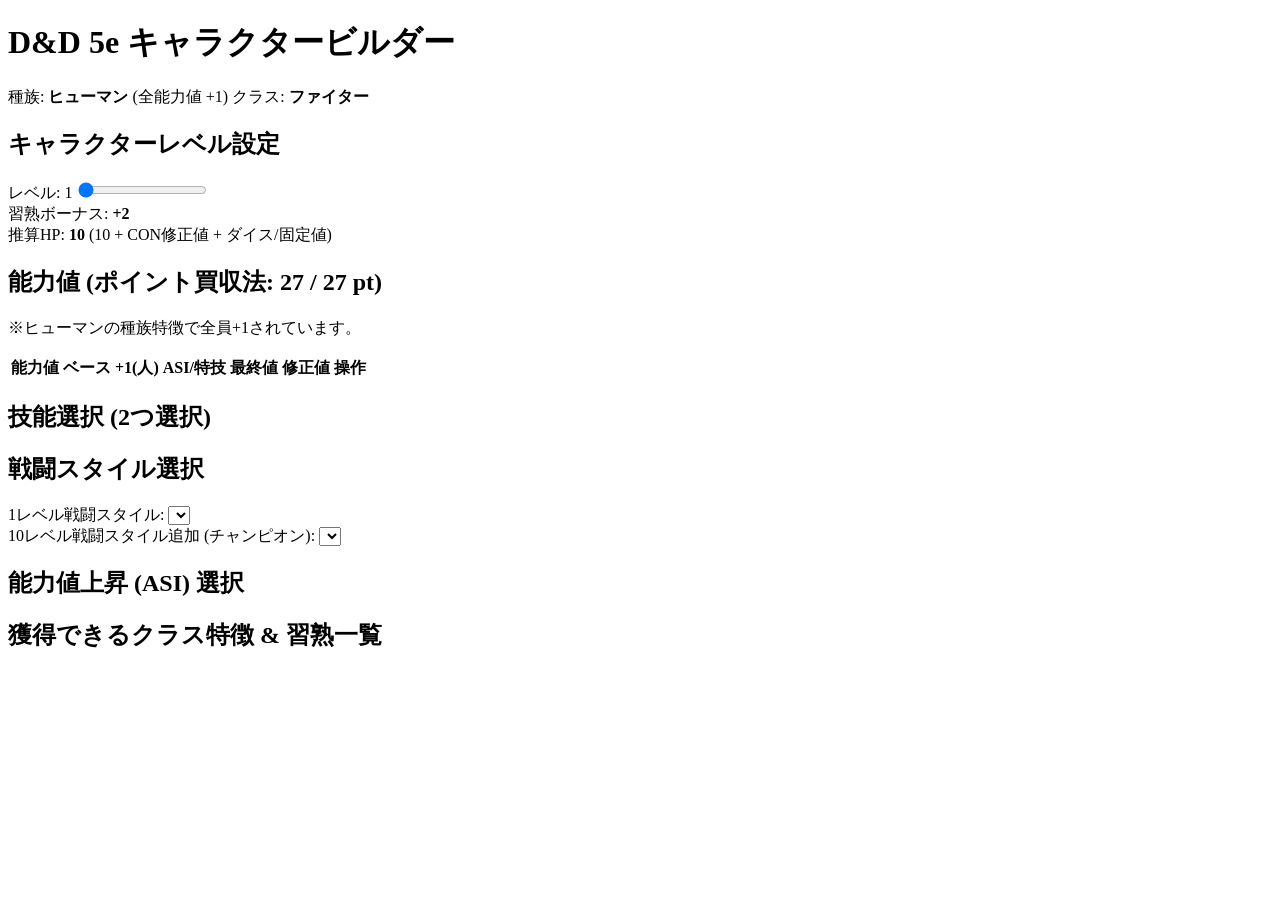
==== chara/index.html @ 82b61c0f "Create index.html" ====
<!DOCTYPE html>
<html lang="ja">
<head>
    <meta charset="UTF-8">
    <meta name="viewport" content="width=device-width, initial-scale=1.0">
    <title>D&D 5e キャラクタービルダー (ファイター)</title>
    <link rel="stylesheet" href="style.css">
</head>
<body>
    <header class="app-header">
        <h1>D&D 5e キャラクタービルダー</h1>
        <div class="header-info">
            <span>種族: <strong>ヒューマン</strong> (全能力値 +1)</span>
            <span>クラス: <strong>ファイター</strong></span>
        </div>
    </header>

    <main class="container">
        <!-- 上部：基本パラメータ設定 -->
        <section class="card level-section">
            <h2>キャラクターレベル設定</h2>
            <div class="level-control">
                <label for="level-slider">レベル: <span id="level-disp">1</span></label>
                <input type="range" id="level-slider" min="1" max="20" value="1">
            </div>
            <div class="level-stats">
                <div class="stat-badge">習熟ボーナス: <strong id="prof-bonus">+2</strong></div>
                <div class="stat-badge">推算HP: <strong id="hp-disp">10</strong> (10 + CON修正値 + ダイス/固定値)</div>
            </div>
        </section>

        <div class="grid-layout">
            <!-- 左カラム：能力値ポイント割り振りと判定 -->
            <div class="column">
                <section class="card">
                    <h2>能力値 (ポイント買収法: <span id="pts-left">27</span> / 27 pt)</h2>
                    <p class="sub-text">※ヒューマンの種族特徴で全員+1されています。</p>
                    <table class="ability-table">
                        <thead>
                            <tr>
                                <th>能力値</th>
                                <th>ベース</th>
                                <th>+1(人)</th>
                                <th>ASI/特技</th>
                                <th>最終値</th>
                                <th>修正値</th>
                                <th>操作</th>
                            </tr>
                        </thead>
                        <tbody id="ability-rows">
                            <!-- JSで自動生成 -->
                        </tbody>
                    </table>
                </section>

                <section class="card">
                    <h2>技能選択 (2つ選択)</h2>
                    <div id="skills-list" class="checkbox-grid">
                        <!-- JSで動的生成 -->
                    </div>
                </section>

                <section class="card">
                    <h2>戦闘スタイル選択</h2>
                    <div class="style-select-group">
                        <label for="style-1">1レベル戦闘スタイル:</label>
                        <select id="style-1" class="style-select"></select>
                    </div>
                    <div id="style-2-group" class="style-select-group hidden">
                        <label for="style-2">10レベル戦闘スタイル追加 (チャンピオン):</label>
                        <select id="style-2" class="style-select"></select>
                    </div>
                </section>
            </div>

            <!-- 右カラム：能力値上昇(ASI)選択と獲得特徴一覧 -->
            <div class="column">
                <section class="card" id="asi-card">
                    <h2>能力値上昇 (ASI) 選択</h2>
                    <div id="asi-container">
                        <!-- レベルに応じてJSで割り振り枠を生成 -->
                    </div>
                </section>

                <section class="card">
                    <h2>獲得できるクラス特徴 & 習熟一覧</h2>
                    <div id="features-list" class="timeline">
                        <!-- JSでレベル毎の特徴を表示 -->
                    </div>
                </section>
            </div>
        </div>
    </main>

    <script src="app.js"></script>
</body>
</html>
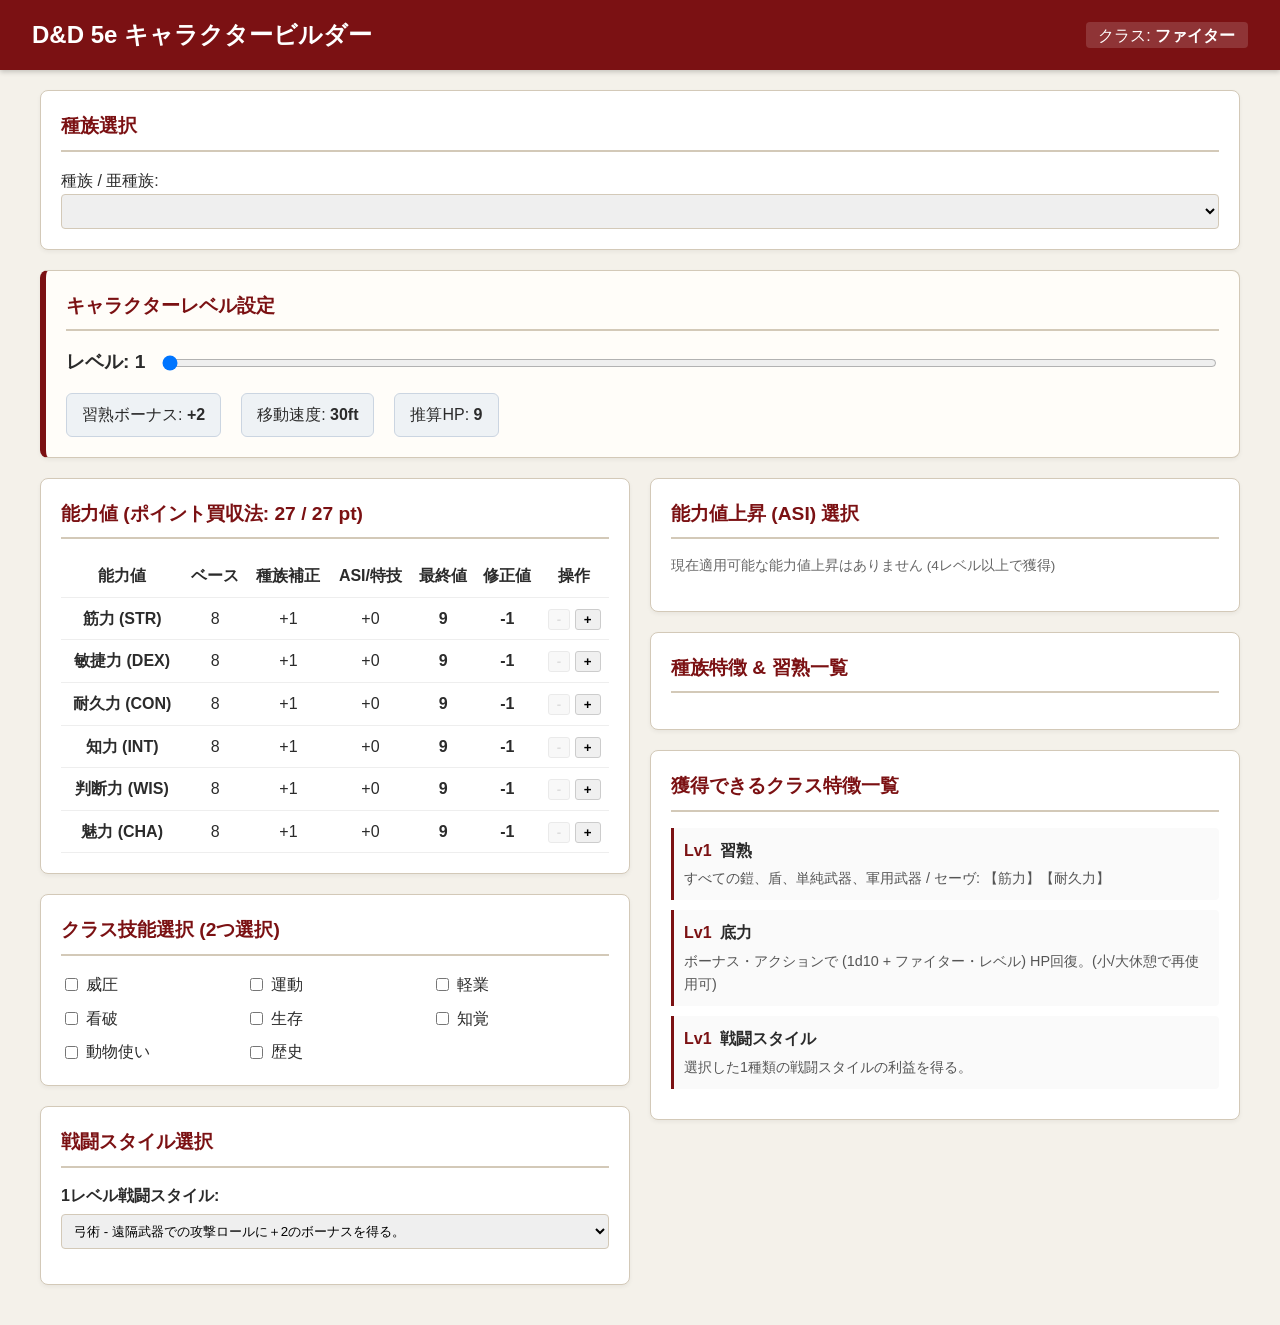
==== commit d8201c9c: "Update index.html" ====
--- a/chara/index.html
+++ b/chara/index.html
@@ -3,20 +3,34 @@
 <head>
     <meta charset="UTF-8">
     <meta name="viewport" content="width=device-width, initial-scale=1.0">
-    <title>D&D 5e キャラクタービルダー (ファイター)</title>
+    <title>D&D 5e キャラクタービルダー</title>
     <link rel="stylesheet" href="style.css">
 </head>
 <body>
     <header class="app-header">
         <h1>D&D 5e キャラクタービルダー</h1>
         <div class="header-info">
-            <span>種族: <strong>ヒューマン</strong> (全能力値 +1)</span>
             <span>クラス: <strong>ファイター</strong></span>
         </div>
     </header>
 
     <main class="container">
-        <!-- 上部：基本パラメータ設定 -->
+        <!-- 種族選択セクション -->
+        <section class="card race-section">
+            <h2>種族選択</h2>
+            <div class="race-control">
+                <label for="race-select">種族 / 亜種族:</label>
+                <select id="race-select" class="style-select"></select>
+            </div>
+            <!-- ハーフエルフ用任意能力値選択枠 -->
+            <div id="half-elf-bonus-group" class="half-elf-group hidden">
+                <p class="sub-text">【ハーフエルフ特徴】魅力以外で+1する能力値を2つ選択してください:</p>
+                <select id="he-stat-1" class="he-select"></select>
+                <select id="he-stat-2" class="he-select"></select>
+            </div>
+        </section>
+
+        <!-- 基本パラメータ設定 -->
         <section class="card level-section">
             <h2>キャラクターレベル設定</h2>
             <div class="level-control">
@@ -25,39 +39,35 @@
             </div>
             <div class="level-stats">
                 <div class="stat-badge">習熟ボーナス: <strong id="prof-bonus">+2</strong></div>
-                <div class="stat-badge">推算HP: <strong id="hp-disp">10</strong> (10 + CON修正値 + ダイス/固定値)</div>
+                <div class="stat-badge">移動速度: <strong id="speed-disp">30ft</strong></div>
+                <div class="stat-badge">推算HP: <strong id="hp-disp">10</strong></div>
             </div>
         </section>
 
         <div class="grid-layout">
-            <!-- 左カラム：能力値ポイント割り振りと判定 -->
+            <!-- 左カラム -->
             <div class="column">
                 <section class="card">
                     <h2>能力値 (ポイント買収法: <span id="pts-left">27</span> / 27 pt)</h2>
-                    <p class="sub-text">※ヒューマンの種族特徴で全員+1されています。</p>
                     <table class="ability-table">
                         <thead>
                             <tr>
                                 <th>能力値</th>
                                 <th>ベース</th>
-                                <th>+1(人)</th>
+                                <th>種族補正</th>
                                 <th>ASI/特技</th>
                                 <th>最終値</th>
                                 <th>修正値</th>
                                 <th>操作</th>
                             </tr>
                         </thead>
-                        <tbody id="ability-rows">
-                            <!-- JSで自動生成 -->
-                        </tbody>
+                        <tbody id="ability-rows"></tbody>
                     </table>
                 </section>
 
                 <section class="card">
-                    <h2>技能選択 (2つ選択)</h2>
-                    <div id="skills-list" class="checkbox-grid">
-                        <!-- JSで動的生成 -->
-                    </div>
+                    <h2>クラス技能選択 (2つ選択)</h2>
+                    <div id="skills-list" class="checkbox-grid"></div>
                 </section>
 
                 <section class="card">
@@ -73,20 +83,21 @@
                 </section>
             </div>
 
-            <!-- 右カラム：能力値上昇(ASI)選択と獲得特徴一覧 -->
+            <!-- 右カラム -->
             <div class="column">
                 <section class="card" id="asi-card">
                     <h2>能力値上昇 (ASI) 選択</h2>
-                    <div id="asi-container">
-                        <!-- レベルに応じてJSで割り振り枠を生成 -->
-                    </div>
+                    <div id="asi-container"></div>
                 </section>
 
                 <section class="card">
-                    <h2>獲得できるクラス特徴 & 習熟一覧</h2>
-                    <div id="features-list" class="timeline">
-                        <!-- JSでレベル毎の特徴を表示 -->
-                    </div>
+                    <h2>種族特徴 & 習熟一覧</h2>
+                    <div id="race-traits-list" class="timeline"></div>
+                </section>
+
+                <section class="card">
+                    <h2>獲得できるクラス特徴一覧</h2>
+                    <div id="features-list" class="timeline"></div>
                 </section>
             </div>
         </div>
--- a/chara/style.css
+++ b/chara/style.css
@@ -0,0 +1,199 @@
+:root {
+    --primary-color: #7b1113;
+    --bg-color: #f4f1ea;
+    --card-bg: #ffffff;
+    --text-color: #2b2b2b;
+    --border-color: #d3c9b8;
+    --accent-color: #d4af37;
+    --alert-color: #a82222;
+}
+
+body {
+    font-family: "Hiragino Kaku Gothic ProN", "メイリオ", sans-serif;
+    background-color: var(--bg-color);
+    color: var(--text-color);
+    margin: 0;
+    padding: 0;
+    line-height: 1.6;
+}
+
+.app-header {
+    background-color: var(--primary-color);
+    color: white;
+    padding: 1rem 2rem;
+    display: flex;
+    justify-content: space-between;
+    align-items: center;
+    box-shadow: 0 2px 5px rgba(0,0,0,0.2);
+}
+
+.app-header h1 {
+    margin: 0;
+    font-size: 1.5rem;
+}
+
+.header-info span {
+    margin-left: 1rem;
+    background: rgba(255, 255, 255, 0.15);
+    padding: 0.3rem 0.8rem;
+    border-radius: 4px;
+}
+
+.container {
+    max-width: 1200px;
+    margin: 20px auto;
+    padding: 0 15px;
+}
+
+.card {
+    background: var(--card-bg);
+    border: 1px solid var(--border-color);
+    border-radius: 8px;
+    padding: 20px;
+    margin-bottom: 20px;
+    box-shadow: 0 2px 4px rgba(0,0,0,0.05);
+}
+
+.card h2 {
+    margin-top: 0;
+    font-size: 1.2rem;
+    color: var(--primary-color);
+    border-bottom: 2px solid var(--border-color);
+    padding-bottom: 8px;
+}
+
+.level-section {
+    background: #fffdf9;
+    border-left: 6px solid var(--primary-color);
+}
+
+.level-control {
+    display: flex;
+    align-items: center;
+    gap: 15px;
+    font-size: 1.2rem;
+    font-weight: bold;
+}
+
+.level-control input[type="range"] {
+    flex-grow: 1;
+}
+
+.level-stats {
+    display: flex;
+    gap: 20px;
+    margin-top: 15px;
+}
+
+.stat-badge {
+    background: #eef2f5;
+    padding: 8px 15px;
+    border-radius: 6px;
+    border: 1px solid #cbd5e1;
+}
+
+.grid-layout {
+    display: grid;
+    grid-template-columns: 1fr 1fr;
+    gap: 20px;
+}
+
+@media (max-width: 900px) {
+    .grid-layout {
+        grid-template-columns: 1fr;
+    }
+}
+
+.ability-table {
+    width: 100%;
+    border-collapse: collapse;
+    text-align: center;
+}
+
+.ability-table th, .ability-table td {
+    padding: 8px 4px;
+    border-bottom: 1px solid #eee;
+}
+
+.btn-sm {
+    padding: 2px 8px;
+    font-weight: bold;
+    cursor: pointer;
+    border: 1px solid #ccc;
+    background: #f0f0f0;
+    border-radius: 3px;
+}
+
+.btn-sm:disabled {
+    opacity: 0.4;
+    cursor: not-allowed;
+}
+
+.checkbox-grid {
+    display: grid;
+    grid-template-columns: repeat(auto-fill, minmax(140px, 1fr));
+    gap: 8px;
+}
+
+.checkbox-grid label {
+    display: flex;
+    align-items: center;
+    gap: 5px;
+    cursor: pointer;
+}
+
+.style-select-group {
+    margin-bottom: 15px;
+}
+
+.style-select-group label {
+    display: block;
+    font-weight: bold;
+    margin-bottom: 5px;
+}
+
+.style-select {
+    width: 100%;
+    padding: 8px;
+    border-radius: 4px;
+    border: 1px solid var(--border-color);
+}
+
+.asi-row {
+    display: flex;
+    align-items: center;
+    gap: 10px;
+    margin-bottom: 10px;
+    background: #f9f9f9;
+    padding: 8px;
+    border-radius: 4px;
+}
+
+.timeline .feature-item {
+    padding: 10px;
+    border-left: 3px solid var(--primary-color);
+    background: #fafafa;
+    margin-bottom: 10px;
+    border-radius: 0 4px 4px 0;
+}
+
+.feature-item .lvl-tag {
+    font-weight: bold;
+    color: var(--primary-color);
+    margin-right: 8px;
+}
+
+.feature-desc {
+    font-size: 0.9rem;
+    color: #555;
+    margin-top: 4px;
+}
+
+.sub-text {
+    font-size: 0.85rem;
+    color: #666;
+}
+
+.hidden {
+    display: none;
+}
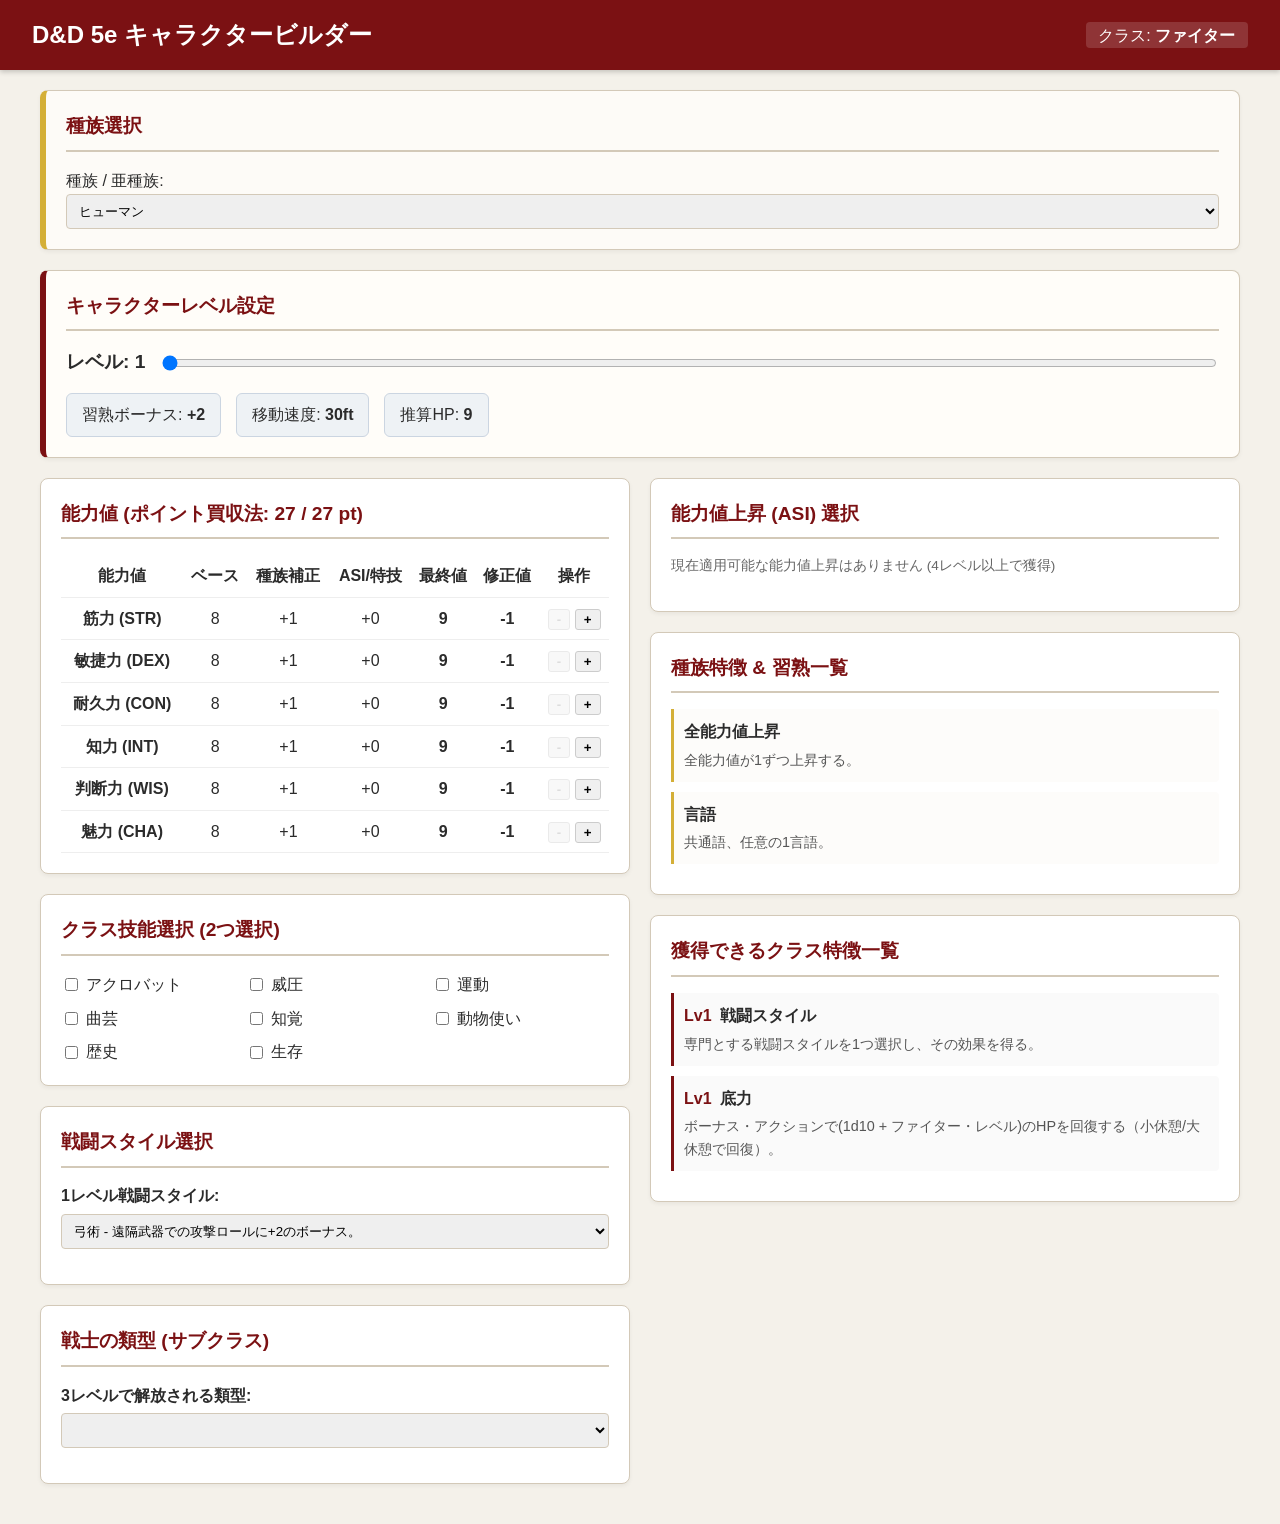
==== commit b723e476: "Update index.html" ====
--- a/chara/index.html
+++ b/chara/index.html
@@ -81,6 +81,16 @@
                         <select id="style-2" class="style-select"></select>
                     </div>
                 </section>
+
+                <!-- サブクラス選択セクション -->
+                <section class="card id="archetype-card">
+                    <h2>戦士の類型 (サブクラス)</h2>
+                    <div class="style-select-group">
+                        <label for="archetype-select">3レベルで解放される類型:</label>
+                        <select id="archetype-select" class="style-select"></select>
+                    </div>
+                    <div id="archetype-desc" class="sub-text" style="margin-top:8px;"></div>
+                </section>
             </div>
 
             <!-- 右カラム -->
--- a/chara/style.css
+++ b/chara/style.css
@@ -33,7 +33,6 @@
 }
 
 .header-info span {
-    margin-left: 1rem;
     background: rgba(255, 255, 255, 0.15);
     padding: 0.3rem 0.8rem;
     border-radius: 4px;
@@ -62,6 +61,23 @@
     padding-bottom: 8px;
 }
 
+.race-section {
+    background: #fdfbf7;
+    border-left: 6px solid var(--accent-color);
+}
+
+.half-elf-group {
+    margin-top: 10px;
+    padding: 10px;
+    background: #f0ebe1;
+    border-radius: 4px;
+}
+
+.he-select {
+    padding: 4px;
+    margin-right: 10px;
+}
+
 .level-section {
     background: #fffdf9;
     border-left: 6px solid var(--primary-color);
@@ -81,8 +97,9 @@
 
 .level-stats {
     display: flex;
-    gap: 20px;
+    gap: 15px;
     margin-top: 15px;
+    flex-wrap: wrap;
 }
 
 .stat-badge {
@@ -177,6 +194,14 @@
     border-radius: 0 4px 4px 0;
 }
 
+.timeline .trait-item {
+    padding: 10px;
+    border-left: 3px solid var(--accent-color);
+    background: #fdfcfa;
+    margin-bottom: 10px;
+    border-radius: 0 4px 4px 0;
+}
+
 .feature-item .lvl-tag {
     font-weight: bold;
     color: var(--primary-color);
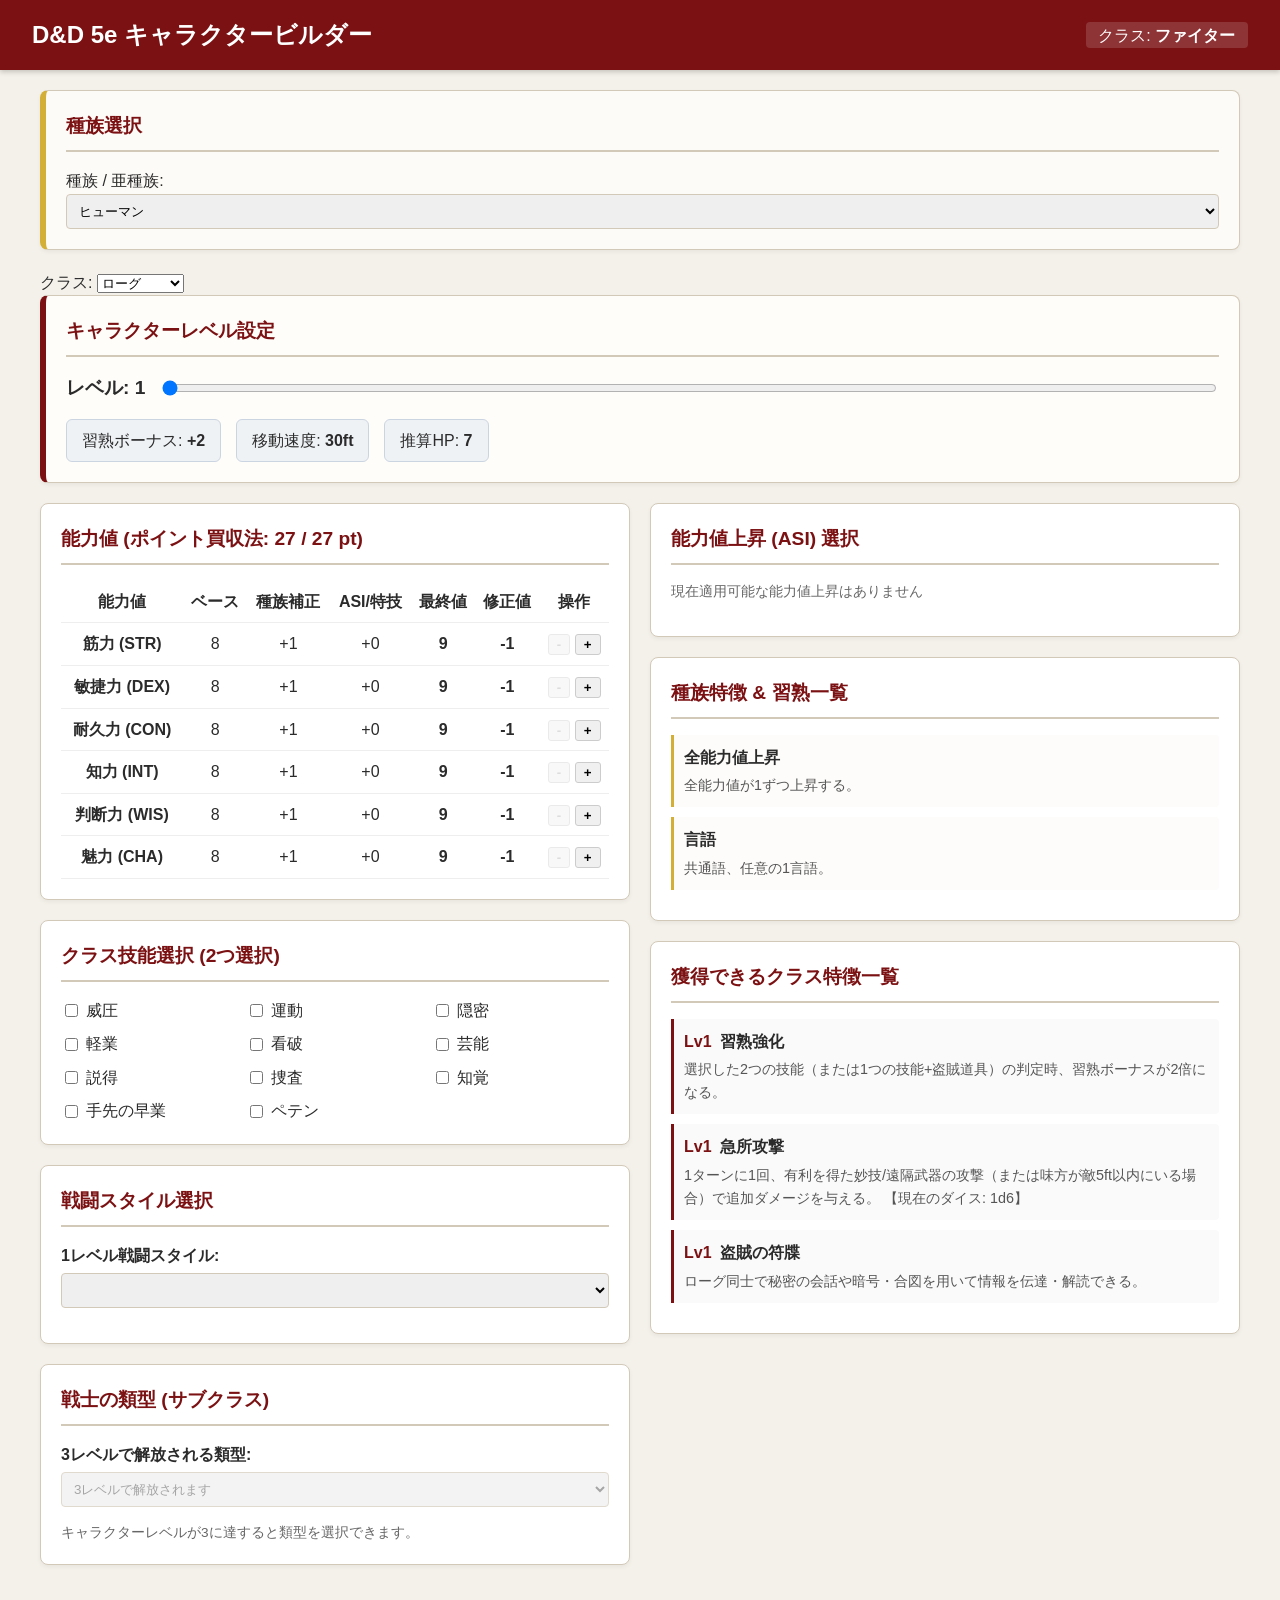
==== commit d4b903a5: "Update index.html" ====
--- a/chara/index.html
+++ b/chara/index.html
@@ -29,6 +29,14 @@
                 <select id="he-stat-2" class="he-select"></select>
             </div>
         </section>
+
+        <!-- 既存のレベル設定などの近くに追加 -->
+        <div class="form-group">
+            <label for="class-select">クラス:</label>
+            <select id="class-select" class="form-control">
+                <!-- app.js の renderClassSelect() でファイター/ローグが自動描画されます -->
+            </select>
+        </div>
 
         <!-- 基本パラメータ設定 -->
         <section class="card level-section">
